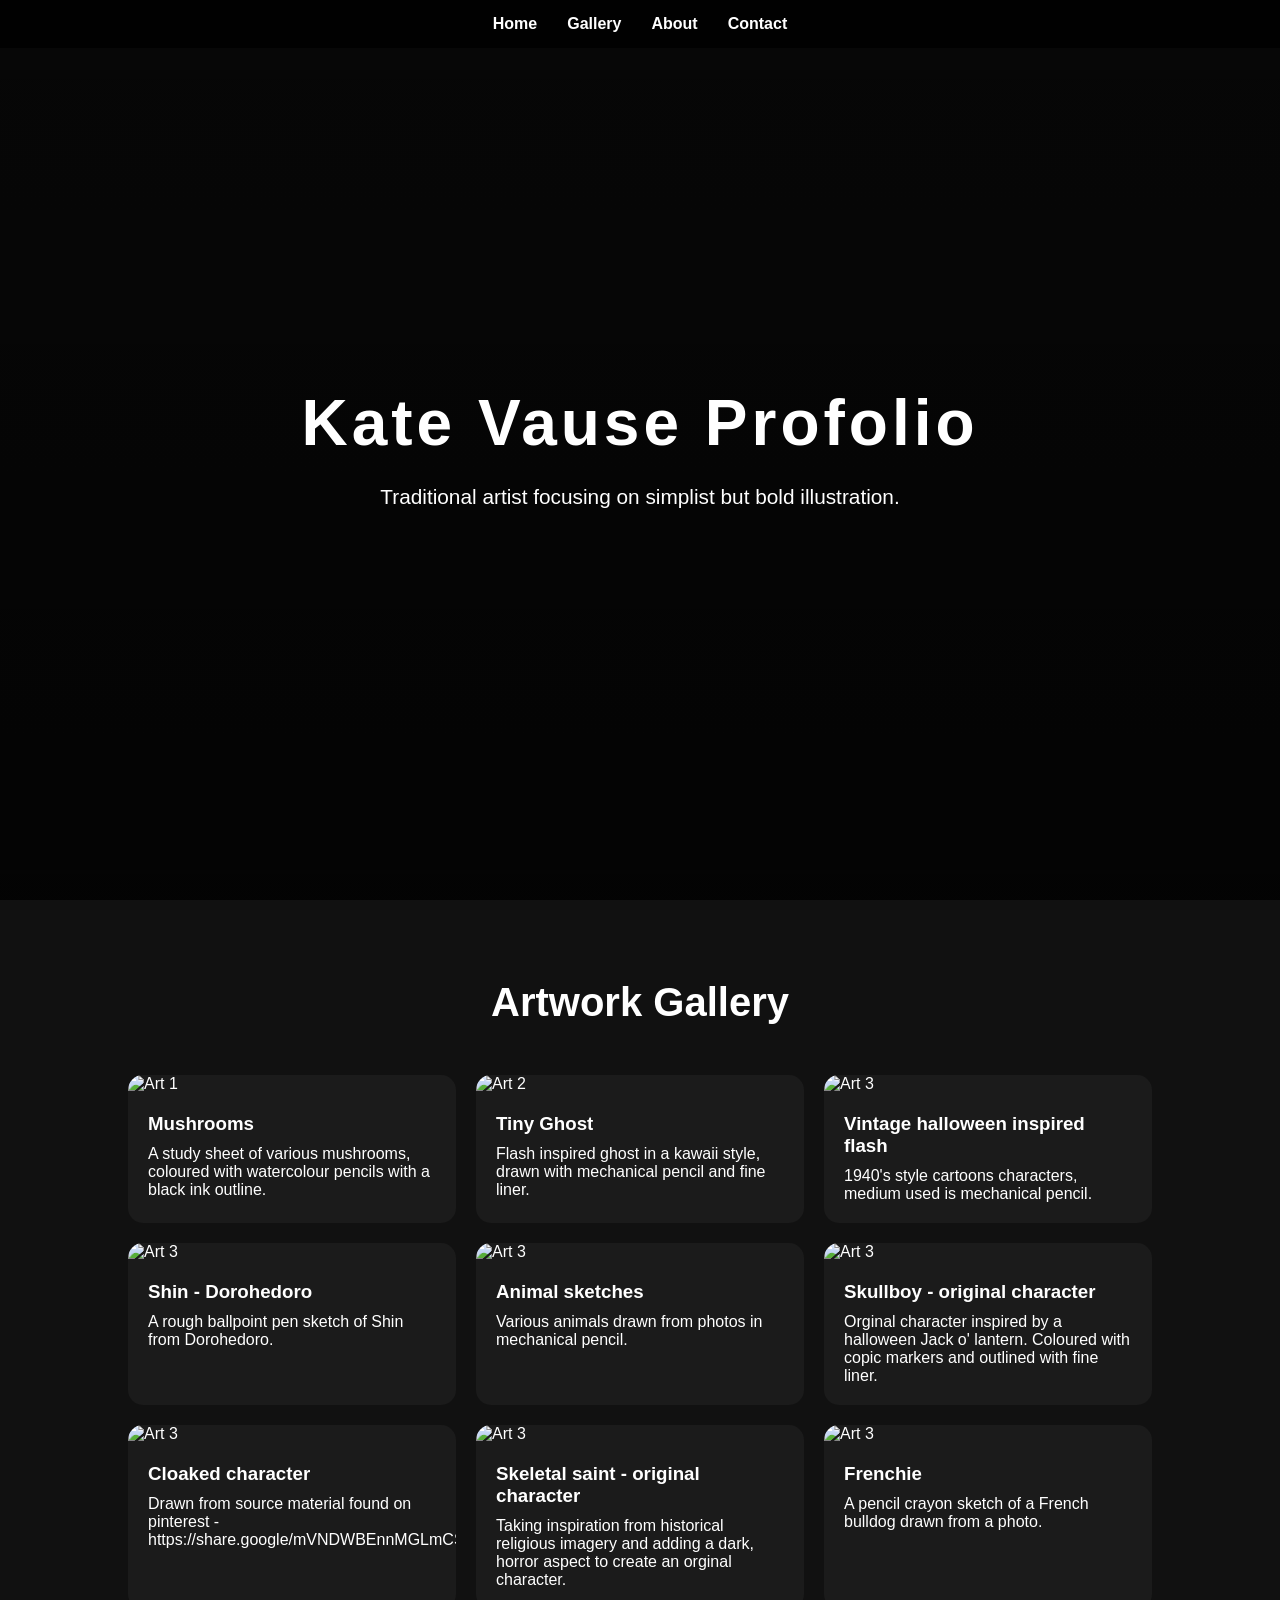
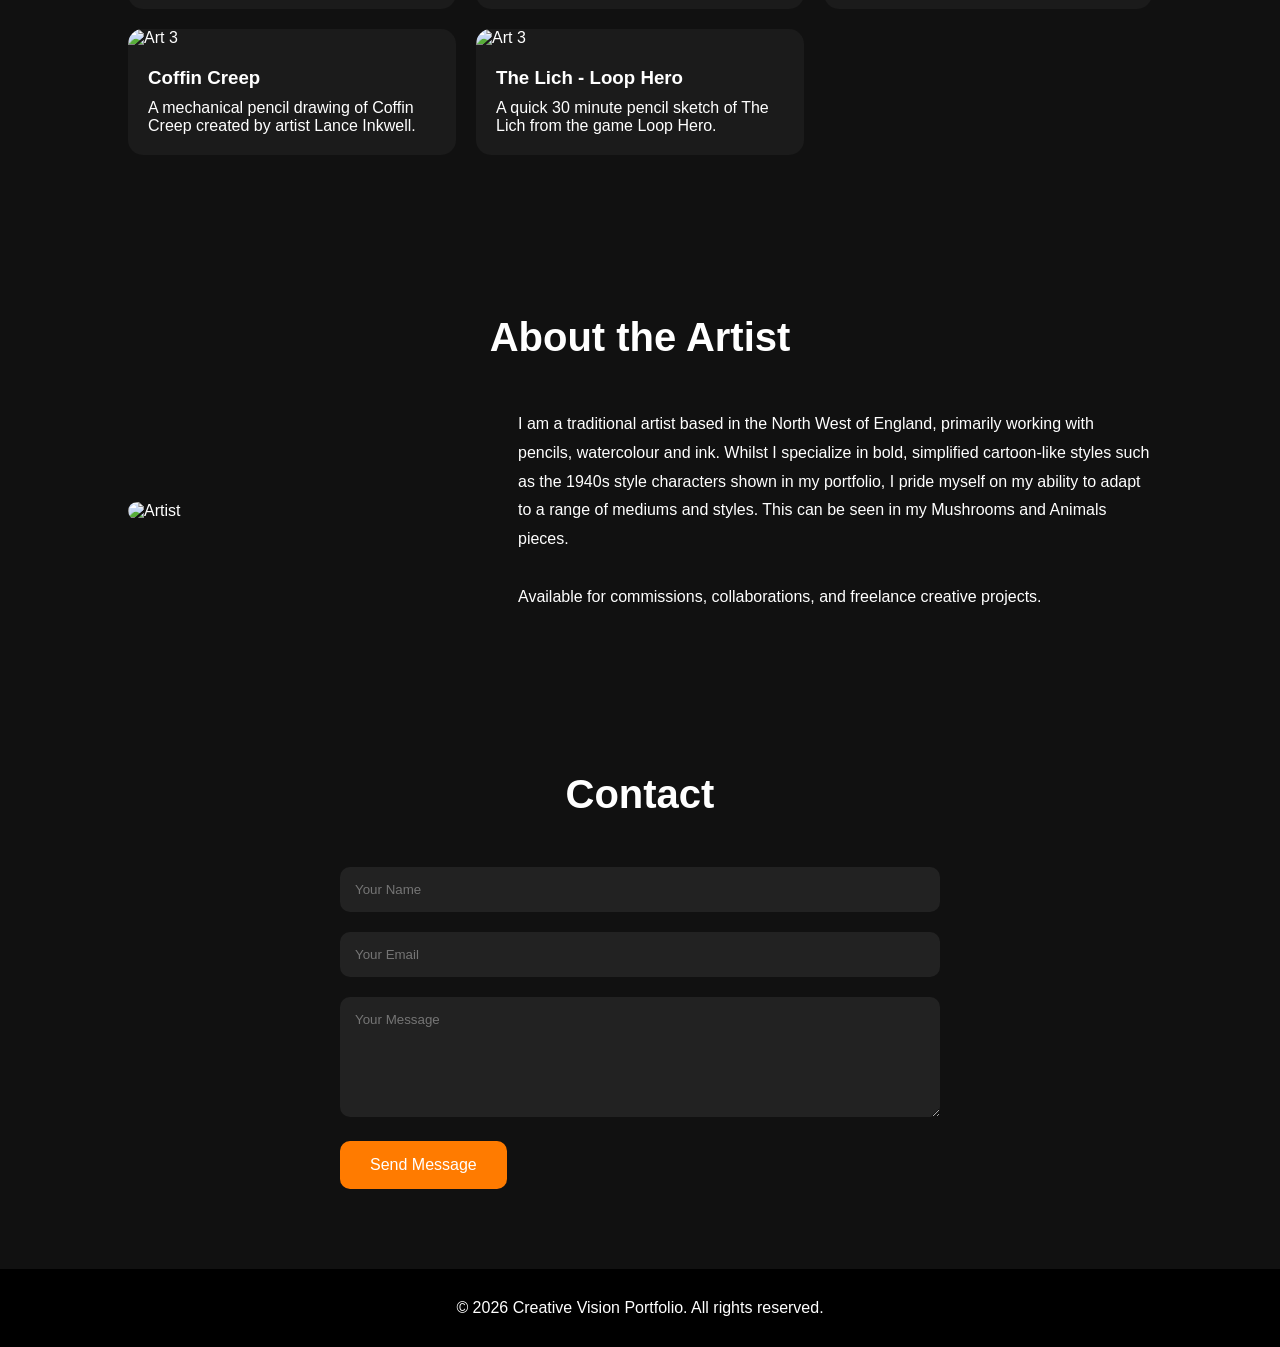
==== Kate_Art_Pro.html @ 39a6438d "Add files via upload" ====
<!DOCTYPE html>
<html lang="en">
<head>
    <meta charset="UTF-8" />
    <meta name="viewport" content="width=device-width, initial-scale=1.0" />
    <title>Kate's Portfolio</title>

    <style>
        * {
            margin: 0;
            padding: 0;
            box-sizing: border-box;
            font-family: Arial, sans-serif;
        }

        body {
            background: #111;
            color: white;
            overflow-x: hidden;
        }

        header {
            height: 100vh;
            background: linear-gradient(rgba(0,0,0,0.6), rgba(0,0,0,0.8)),
                        url('https://images.unsplash.com/photo-1513364776144-60967b0f800f?q=80&w=1600') center/cover;
            display: flex;
            flex-direction: column;
            justify-content: center;
            align-items: center;
            text-align: center;
            padding: 20px;
        }

        header h1 {
            font-size: 4rem;
            letter-spacing: 4px;
            margin-bottom: 20px;
        }

        header p {
            font-size: 1.3rem;
            max-width: 700px;
            line-height: 1.6;
        }

        nav {
            position: fixed;
            top: 0;
            width: 100%;
            background: rgba(0,0,0,0.8);
            padding: 15px;
            z-index: 1000;
            transition: 0.3s;
        }

        nav ul {
            display: flex;
            justify-content: center;
            list-style: none;
            gap: 30px;
        }

        nav a {
            text-decoration: none;
            color: white;
            font-weight: bold;
            transition: 0.3s;
        }

        nav a:hover {
            color: #ff7b00;
        }

        section {
            padding: 80px 10%;
        }

        .section-title {
            text-align: center;
            margin-bottom: 50px;
            font-size: 2.5rem;
        }

        .gallery {
            display: grid;
            grid-template-columns: repeat(auto-fit, minmax(280px, 1fr));
            gap: 20px;
        }

        .art-card {
            background: #1b1b1b;
            border-radius: 15px;
            overflow: hidden;
            transition: transform 0.4s ease;
            cursor: pointer;
        }

        .art-card:hover {
            transform: scale(1.05);
        }

        .art-card img {
            width: 100%;
            height: 300px;
            object-fit: cover;
        }

        .art-card .content {
            padding: 20px;
        }

        .art-card h3 {
            margin-bottom: 10px;
        }

        .about {
            display: flex;
            flex-wrap: wrap;
            align-items: center;
            gap: 40px;
        }

        .about img {
            width: 350px;
            border-radius: 20px;
        }

        .about-text {
            flex: 1;
            line-height: 1.8;
        }

        .contact-form {
            max-width: 600px;
            margin: auto;
        }

        .contact-form input,
        .contact-form textarea {
            width: 100%;
            padding: 15px;
            margin-bottom: 20px;
            border: none;
            border-radius: 10px;
            background: #222;
            color: white;
        }

        .contact-form button {
            background: #ff7b00;
            color: white;
            padding: 15px 30px;
            border: none;
            border-radius: 10px;
            cursor: pointer;
            font-size: 1rem;
            transition: 0.3s;
        }

        .contact-form button:hover {
            background: #ff9d42;
        }

        footer {
            text-align: center;
            padding: 30px;
            background: #000;
        }

        /* Modal */
        .modal {
            display: none;
            position: fixed;
            z-index: 2000;
            left: 0;
            top: 0;
            width: 100%;
            height: 100%;
            background: rgba(0,0,0,0.9);
            justify-content: center;
            align-items: center;
        }

        .modal img {
            max-width: 80%;
            max-height: 80%;
            border-radius: 20px;
        }

        .close {
            position: absolute;
            top: 30px;
            right: 40px;
            font-size: 40px;
            color: white;
            cursor: pointer;
        }

        @media(max-width: 768px) {
            header h1 {
                font-size: 2.5rem;
            }

            .about {
                flex-direction: column;
            }

            nav ul {
                gap: 15px;
            }
        }
    </style>
</head>
<body>

    <nav id="navbar">
        <ul>
            <li><a href="#home">Home</a></li>
            <li><a href="#gallery">Gallery</a></li>
            <li><a href="#about">About</a></li>
            <li><a href="#contact">Contact</a></li>
        </ul>
    </nav>

    <header id="home">
        <h1>Kate Vause Profolio</h1>
        <p>
            Traditional artist focusing on simplist but bold illustration.
        </p>
    </header>

    <section id="gallery">
        <h2 class="section-title">Artwork Gallery</h2>

        <div class="gallery">

            <div class="art-card">
                <img src="E:\Pictures\Kate_Art\1.jpeg" alt="Art 1">
                <div class="content">
                    <h3>Mushrooms</h3>
                    <p>A study sheet of various mushrooms, coloured with watercolour pencils with a black ink outline.</p>
                </div>
            </div>

            <div class="art-card">
                <img src="E:\Pictures\Kate_Art\2.jpeg" alt="Art 2">
                <div class="content">
                    <h3>Tiny Ghost</h3>
                    <p>Flash inspired ghost in a kawaii style, drawn with mechanical pencil and fine liner.</p>
                </div>
            </div>

            <div class="art-card">
                <img src="E:\Pictures\Kate_Art\3.jpeg" alt="Art 3">
                <div class="content">
                    <h3>Vintage halloween inspired flash</h3>
                    <p>1940's style cartoons characters, medium used is mechanical pencil.</p>
                </div>
            </div>
            <div class="art-card">
                <img src="E:\Pictures\Kate_Art\4.jpeg" alt="Art 3">
                <div class="content">
                    <h3>Shin - Dorohedoro</h3>
                    <p>A rough ballpoint pen sketch of Shin from Dorohedoro.</p>
                </div>
            </div>
            <div class="art-card">
                <img src="E:\Pictures\Kate_Art\5.jpeg" alt="Art 3">
                <div class="content">
                    <h3>Animal sketches</h3>
                    <p>Various animals drawn from photos in mechanical pencil.</p>
                </div>
            </div>
            <div class="art-card">
                <img src="E:\Pictures\Kate_Art\6.jpeg" alt="Art 3">
                <div class="content">
                    <h3>Skullboy - original character</h3>
                    <p>Orginal character inspired by a halloween Jack o' lantern. Coloured with copic markers and outlined with fine liner.</p>
                </div>
            </div>
            <div class="art-card">
                <img src="E:\Pictures\Kate_Art\7.jpeg" alt="Art 3">
                <div class="content">
                    <h3>Cloaked character</h3>
                    <p>Drawn from source material found on pinterest - https://share.google/mVNDWBEnnMGLmCSkJ</p>
                </div>
            </div>
            <div class="art-card">
                <img src="E:\Pictures\Kate_Art\8.jpeg" alt="Art 3">
                <div class="content">
                    <h3>Skeletal saint - original character</h3>
                    <p>Taking inspiration from historical religious imagery and adding a dark, horror aspect to create an orginal character.</p>
                </div>
            </div>
            <div class="art-card">
                <img src="E:\Pictures\Kate_Art\9.jpeg" alt="Art 3">
                <div class="content">
                    <h3>Frenchie</h3>
                    <p>A pencil crayon sketch of a French bulldog drawn from a photo.</p>
                </div>
            </div>
            <div class="art-card">
                <img src="E:\Pictures\Kate_Art\10.jpeg" alt="Art 3">
                <div class="content">
                    <h3>Coffin Creep</h3>
                    <p>A mechanical pencil drawing of Coffin Creep created by artist Lance Inkwell.</p>
                </div>
            </div>
            <div class="art-card">
                <img src="E:\Pictures\Kate_Art\11.jpeg" alt="Art 3">
                <div class="content">
                    <h3>The Lich - Loop Hero</h3>
                    <p>A quick 30 minute pencil sketch of The Lich from the game Loop Hero.</p>
                </div>
            </div>
            </div>
        </div>
    </section>

    <section id="about">
        <h2 class="section-title">About the Artist</h2>

        <div class="about">
            <img src="E:\Pictures\Kate_Art\The_Artist_Kate.jpeg" alt="Artist">

            <div class="about-text">
                <p>
                    I am a traditional artist based in the North West of England, primarily working with pencils, watercolour and ink. 
                    Whilst I specialize in bold, simplified cartoon-like styles such as the 1940s style characters shown in my portfolio, 
                    I pride myself on my ability to adapt to a range of mediums and styles. This can be seen in my Mushrooms and Animals pieces. 
                </p>

                <br>

                <p>
                    Available for commissions, collaborations, and freelance creative projects.
                </p>
            </div>
        </div>
    </section>

    <section id="contact">
        <h2 class="section-title">Contact</h2>

        <div class="contact-form">
            <input type="text" placeholder="Your Name">
            <input type="email" placeholder="Your Email">
            <textarea rows="6" placeholder="Your Message"></textarea>
            <button onclick="sendMessage()">Send Message</button>
        </div>
    </section>

    <footer>
        <p>© 2026 Creative Vision Portfolio. All rights reserved.</p>
    </footer>

    <!-- Modal -->
    <div class="modal" id="imageModal">
        <span class="close">&times;</span>
        <img id="modalImg">
    </div>

    <script>
        // Navbar scroll effect
        window.addEventListener('scroll', () => {
            const navbar = document.getElementById('navbar');

            if (window.scrollY > 50) {
                navbar.style.background = '#000';
            } else {
                navbar.style.background = 'rgba(0,0,0,0.8)';
            }
        });

        // Contact button
        function sendMessage() {
            alert("Thank you! Your message has been sent.");
        }

        // Image modal popup
        const modal = document.getElementById("imageModal");
        const modalImg = document.getElementById("modalImg");
        const cards = document.querySelectorAll(".art-card img");
        const closeBtn = document.querySelector(".close");

        cards.forEach(card => {
            card.addEventListener("click", () => {
                modal.style.display = "flex";
                modalImg.src = card.src;
            });
        });

        closeBtn.addEventListener("click", () => {
            modal.style.display = "none";
        });

        window.addEventListener("click", (e) => {
            if (e.target === modal) {
                modal.style.display = "none";
            }
        });

        // Smooth scrolling
        document.querySelectorAll('a[href^="#"]').forEach(anchor => {
            anchor.addEventListener('click', function(e) {
                e.preventDefault();

                document.querySelector(this.getAttribute('href'))
                    .scrollIntoView({
                        behavior: 'smooth'
                    });
            });
        });
    </script>

</body>
</html>
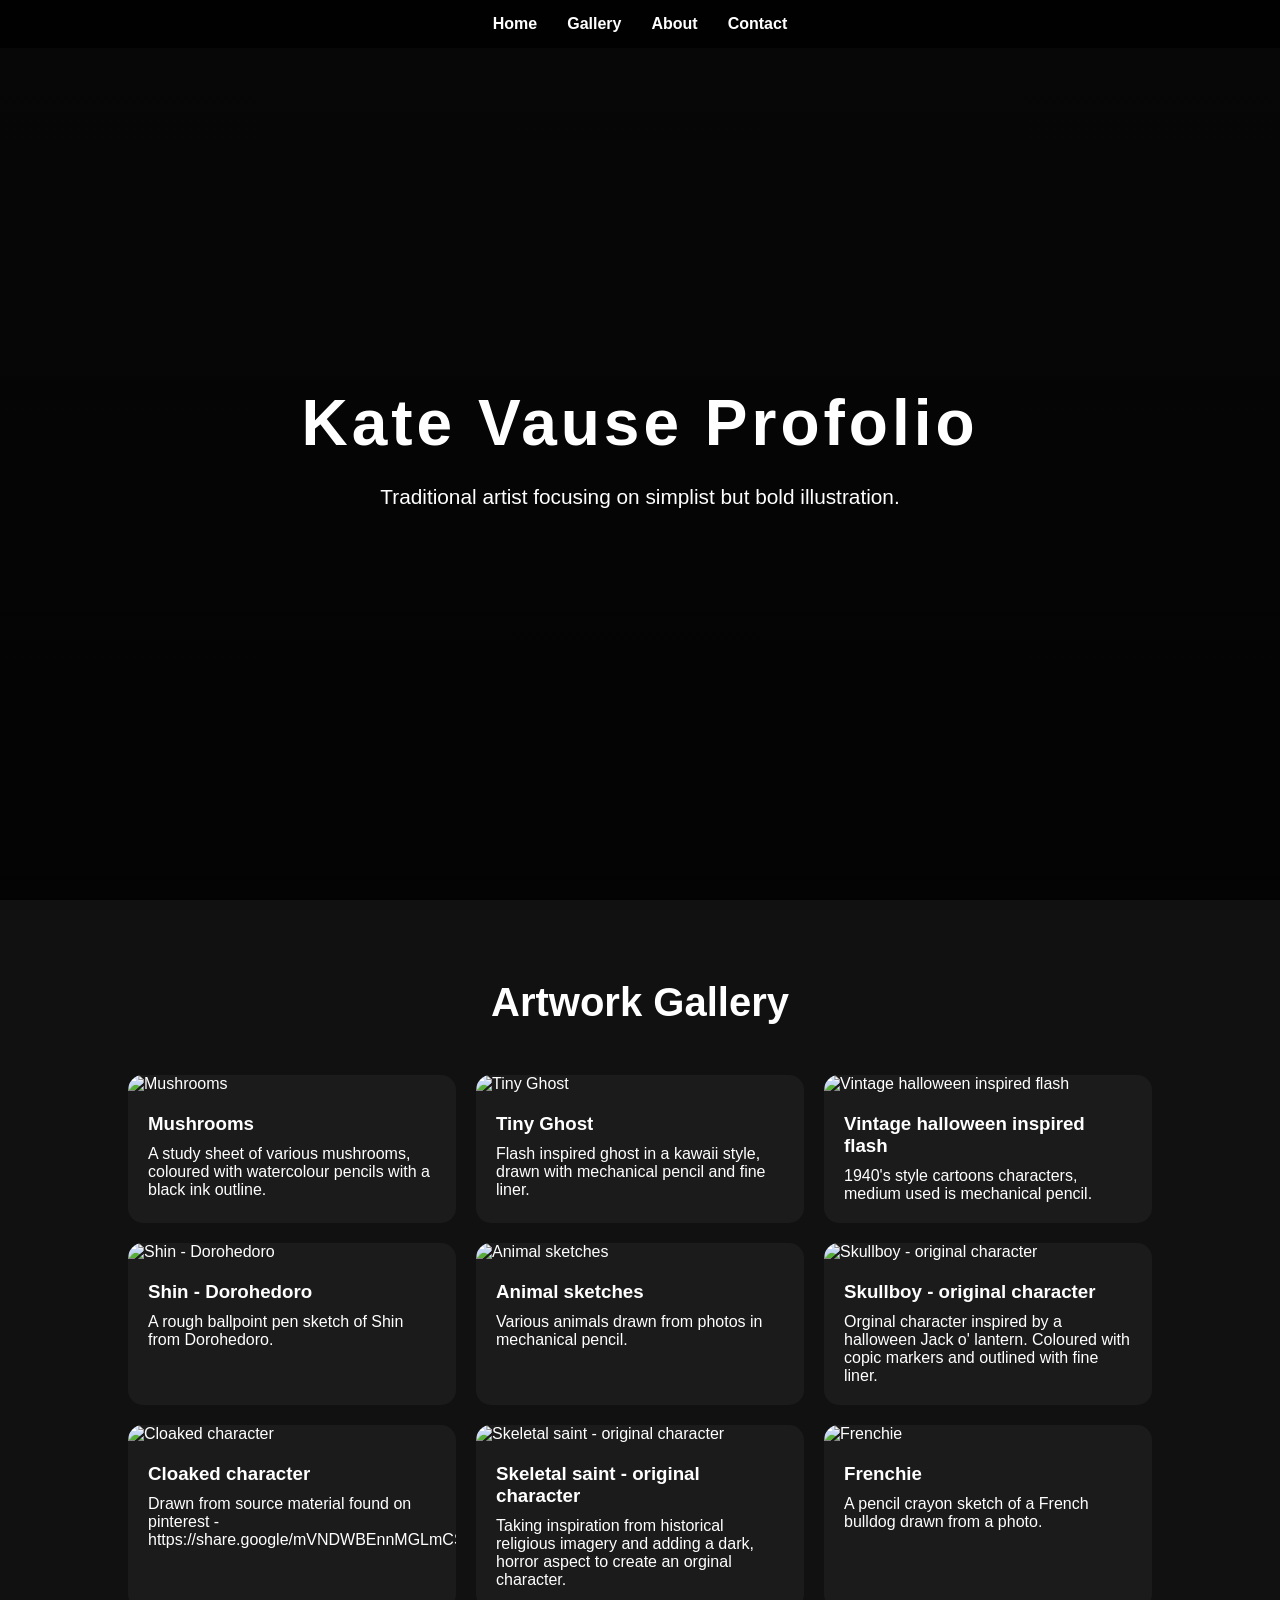
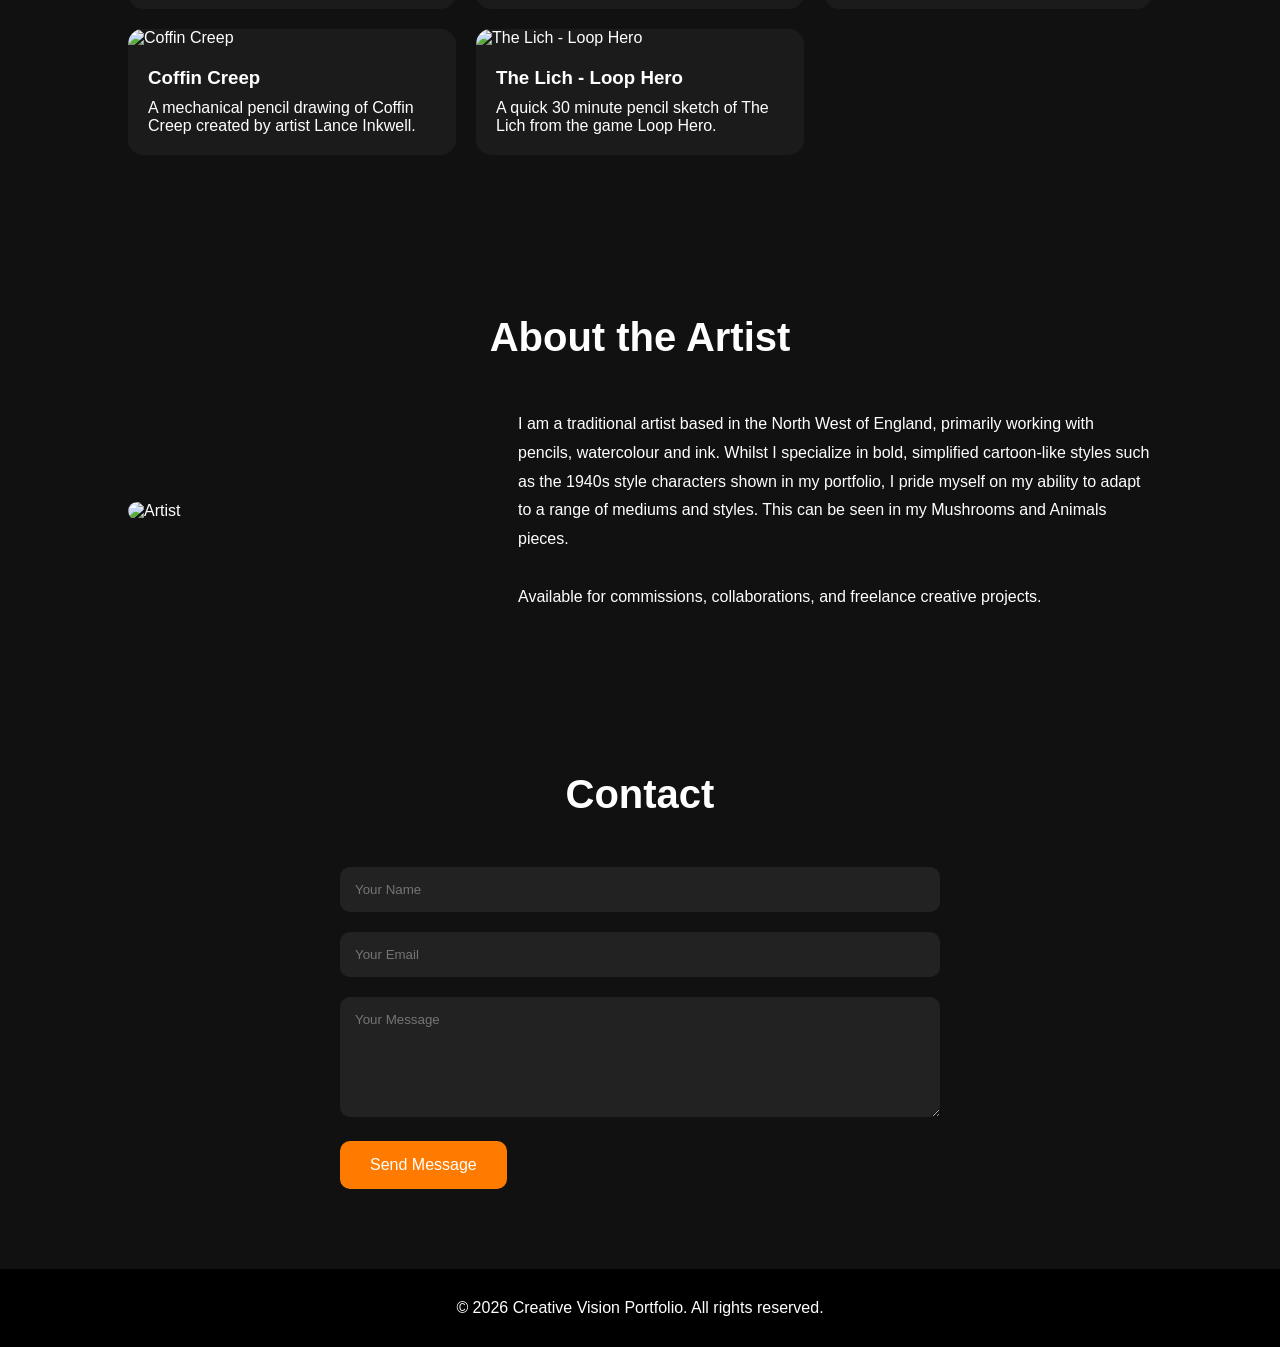
==== commit 3b4f2927: "Update Kate_Art_Pro.html" ====
--- a/Kate_Art_Pro.html
+++ b/Kate_Art_Pro.html
@@ -235,7 +235,7 @@
         <div class="gallery">
 
             <div class="art-card">
-                <img src="E:\Pictures\Kate_Art\1.jpeg" alt="Art 1">
+                <img src="https://github.com/BizJamie/Kates_ArtPro/blob/main/1.jpeg" alt="Mushrooms">
                 <div class="content">
                     <h3>Mushrooms</h3>
                     <p>A study sheet of various mushrooms, coloured with watercolour pencils with a black ink outline.</p>
@@ -243,7 +243,7 @@
             </div>
 
             <div class="art-card">
-                <img src="E:\Pictures\Kate_Art\2.jpeg" alt="Art 2">
+                <img src="https://github.com/BizJamie/Kates_ArtPro/blob/main/2.jpeg" alt="Tiny Ghost">
                 <div class="content">
                     <h3>Tiny Ghost</h3>
                     <p>Flash inspired ghost in a kawaii style, drawn with mechanical pencil and fine liner.</p>
@@ -251,63 +251,63 @@
             </div>
 
             <div class="art-card">
-                <img src="E:\Pictures\Kate_Art\3.jpeg" alt="Art 3">
+                <img src="https://github.com/BizJamie/Kates_ArtPro/blob/main/3.jpeg" alt="Vintage halloween inspired flash">
                 <div class="content">
                     <h3>Vintage halloween inspired flash</h3>
                     <p>1940's style cartoons characters, medium used is mechanical pencil.</p>
                 </div>
             </div>
             <div class="art-card">
-                <img src="E:\Pictures\Kate_Art\4.jpeg" alt="Art 3">
+                <img src="https://github.com/BizJamie/Kates_ArtPro/blob/main/4.jpeg" alt="Shin - Dorohedoro">
                 <div class="content">
                     <h3>Shin - Dorohedoro</h3>
                     <p>A rough ballpoint pen sketch of Shin from Dorohedoro.</p>
                 </div>
             </div>
             <div class="art-card">
-                <img src="E:\Pictures\Kate_Art\5.jpeg" alt="Art 3">
+                <img src="https://github.com/BizJamie/Kates_ArtPro/blob/main/5.jpeg" alt="Animal sketches">
                 <div class="content">
                     <h3>Animal sketches</h3>
                     <p>Various animals drawn from photos in mechanical pencil.</p>
                 </div>
             </div>
             <div class="art-card">
-                <img src="E:\Pictures\Kate_Art\6.jpeg" alt="Art 3">
+                <img src="https://github.com/BizJamie/Kates_ArtPro/blob/main/6.jpeg" alt="Skullboy - original character">
                 <div class="content">
                     <h3>Skullboy - original character</h3>
                     <p>Orginal character inspired by a halloween Jack o' lantern. Coloured with copic markers and outlined with fine liner.</p>
                 </div>
             </div>
             <div class="art-card">
-                <img src="E:\Pictures\Kate_Art\7.jpeg" alt="Art 3">
+                <img src="https://github.com/BizJamie/Kates_ArtPro/blob/main/7.jpeg" alt="Cloaked character">
                 <div class="content">
                     <h3>Cloaked character</h3>
                     <p>Drawn from source material found on pinterest - https://share.google/mVNDWBEnnMGLmCSkJ</p>
                 </div>
             </div>
             <div class="art-card">
-                <img src="E:\Pictures\Kate_Art\8.jpeg" alt="Art 3">
+                <img src="https://github.com/BizJamie/Kates_ArtPro/blob/main/8.jpeg" alt="Skeletal saint - original character">
                 <div class="content">
                     <h3>Skeletal saint - original character</h3>
                     <p>Taking inspiration from historical religious imagery and adding a dark, horror aspect to create an orginal character.</p>
                 </div>
             </div>
             <div class="art-card">
-                <img src="E:\Pictures\Kate_Art\9.jpeg" alt="Art 3">
+                <img src="https://github.com/BizJamie/Kates_ArtPro/blob/main/9.jpeg" alt="Frenchie">
                 <div class="content">
                     <h3>Frenchie</h3>
                     <p>A pencil crayon sketch of a French bulldog drawn from a photo.</p>
                 </div>
             </div>
             <div class="art-card">
-                <img src="E:\Pictures\Kate_Art\10.jpeg" alt="Art 3">
+                <img src="https://github.com/BizJamie/Kates_ArtPro/blob/main/10.jpeg" alt="Coffin Creep">
                 <div class="content">
                     <h3>Coffin Creep</h3>
                     <p>A mechanical pencil drawing of Coffin Creep created by artist Lance Inkwell.</p>
                 </div>
             </div>
             <div class="art-card">
-                <img src="E:\Pictures\Kate_Art\11.jpeg" alt="Art 3">
+                <img src="https://github.com/BizJamie/Kates_ArtPro/blob/main/11.jpeg" alt="The Lich - Loop Hero">
                 <div class="content">
                     <h3>The Lich - Loop Hero</h3>
                     <p>A quick 30 minute pencil sketch of The Lich from the game Loop Hero.</p>
@@ -414,4 +414,4 @@
     </script>
 
 </body>
-</html>+</html>
